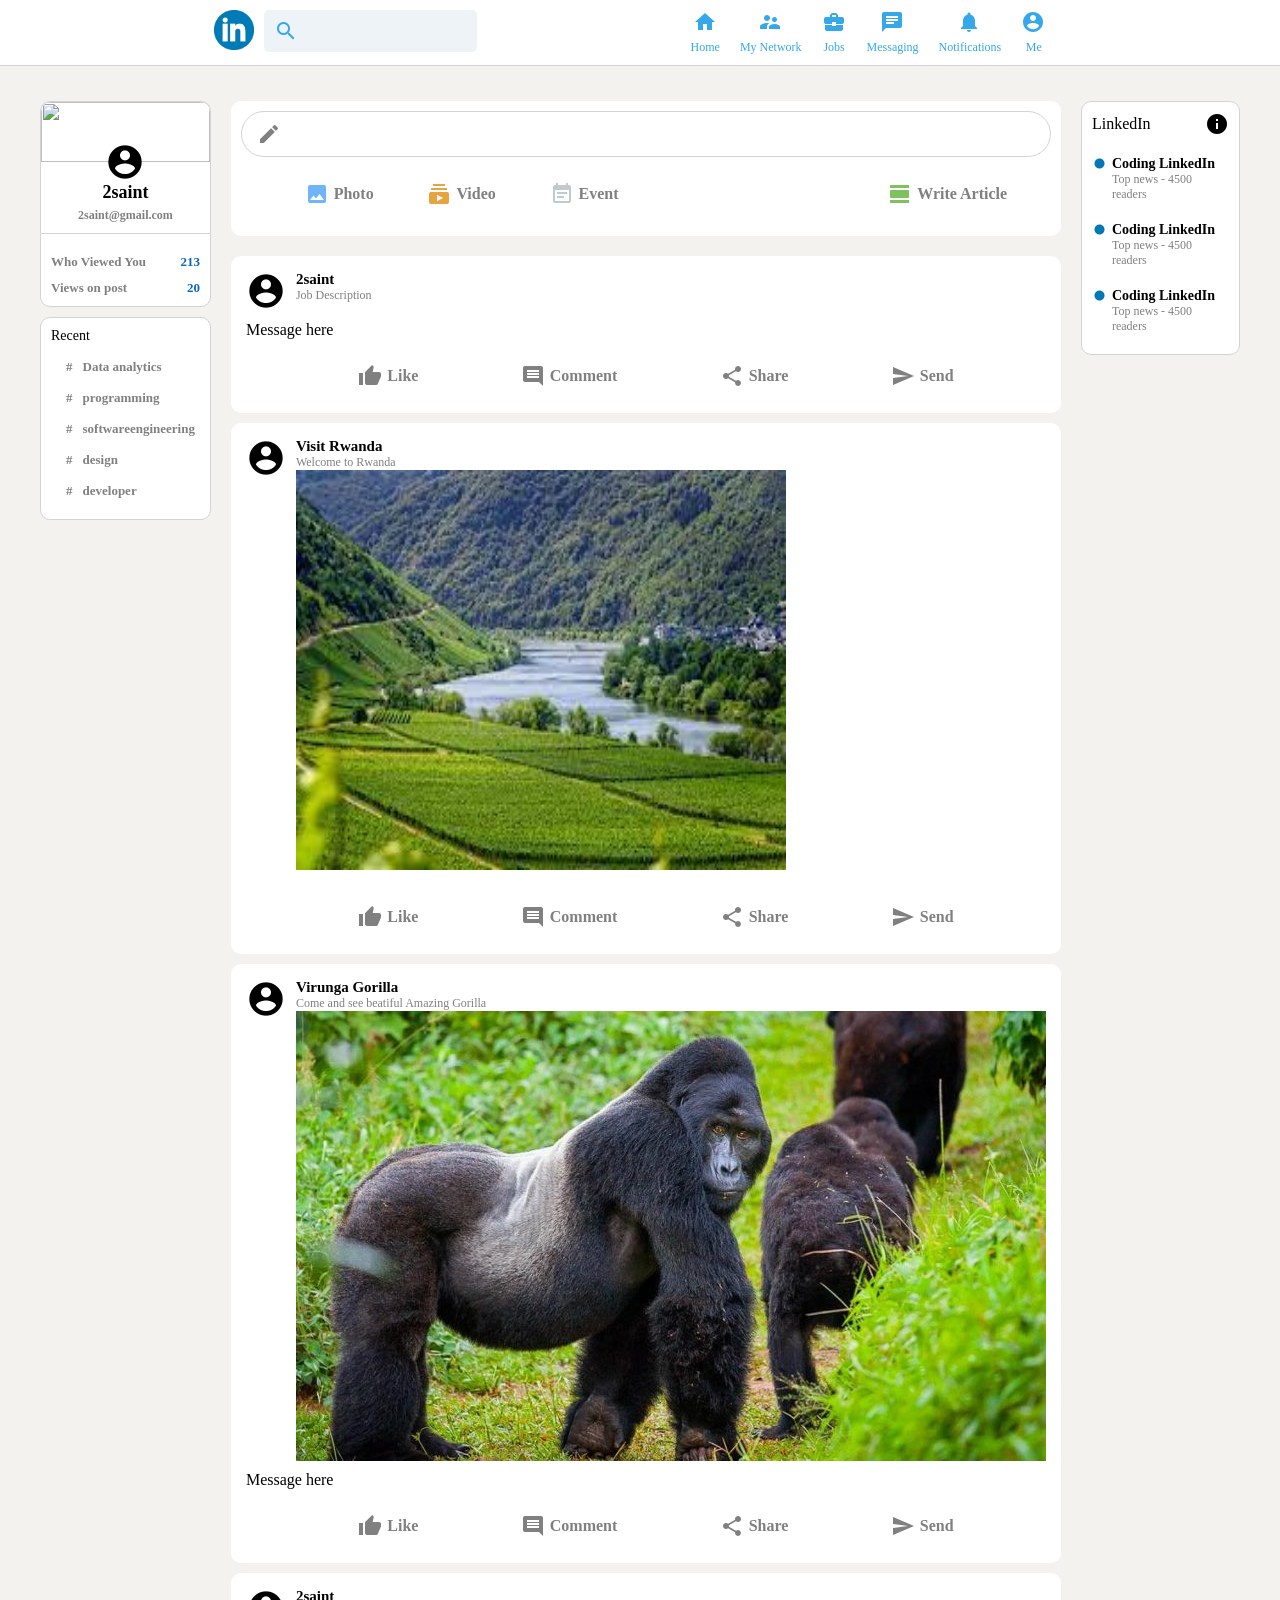
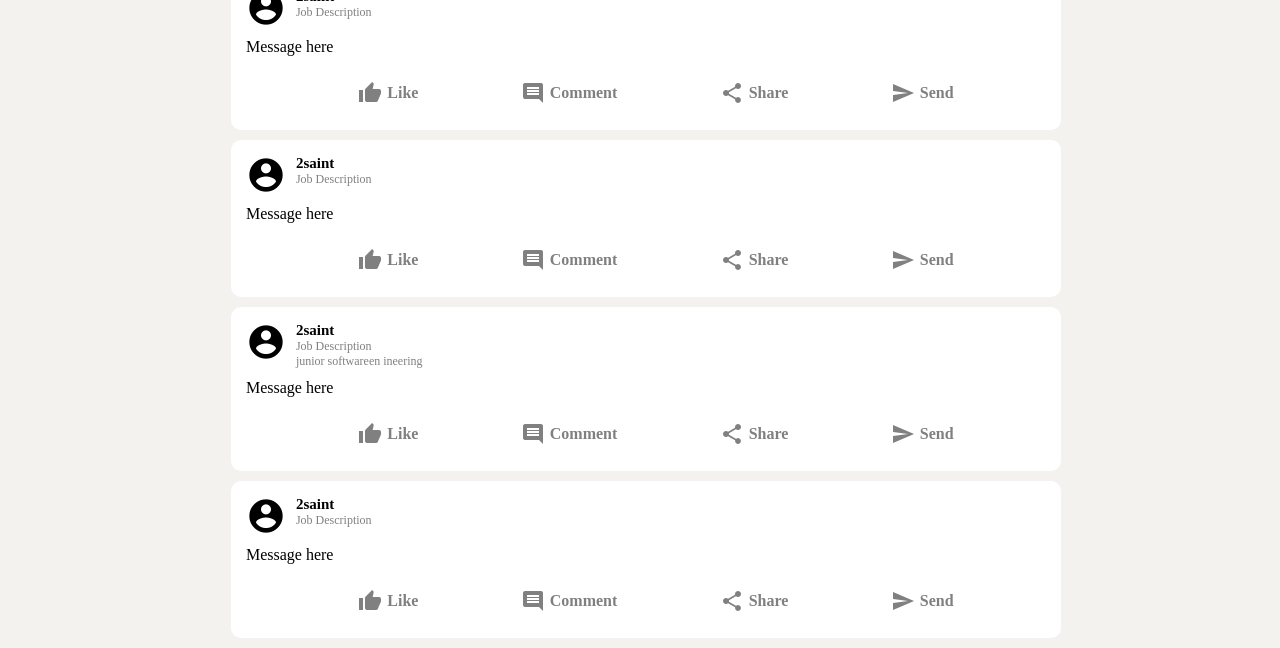
==== index.html @ 147358b2 "u" ====
<html lang="en">
  <head>
    <meta charset="UTF-8" />
    <meta http-equiv="X-UA-Compatible" content="IE=edge" />
    <meta name="viewport" content="width=device-width, initial-scale=1.0" />

    <!-- Google Icons -->
    <link href="https://fonts.googleapis.com/icon?family=Material+Icons" rel="stylesheet" />
    <link rel="stylesheet" href="linkedin.css" />
    <title>LinkedIn home page</title>
  </head>
  <body>
    <!-- Header Starts -->
    <div class="header">
      <div class="header__left">
        <img src="/image/download.png" alt="" />
        <div class="header__search">
          <i class="material-icons"> search </i>
          <input type="text" />
        </div>
      </div>

      <div class="header__right">
        <div class="headerOption">
          <i class="material-icons headerOption__icon"> home </i>
          <h3>Home</h3>
        </div>
        <div class="headerOption">
          <i class="material-icons headerOption__icon"> supervisor_account </i>
          <h3>My Network</h3>
        </div>
        <div class="headerOption">
          <i class="material-icons headerOption__icon"> business_center </i>
          <h3>Jobs</h3>
        </div>
        <div class="headerOption">
          <i class="material-icons headerOption__icon"> chat </i>
          <h3>Messaging</h3>
        </div>
        <div class="headerOption">
          <i class="material-icons headerOption__icon"> notifications </i>
          <h3>Notifications</h3>
        </div>
        <div class="headerOption">
          <i class="material-icons headerOption__icon"> account_circle </i>
          <h3>Me</h3>
        </div>
      </div>
    </div>
    <!-- Header Ends -->

    <!-- Main Body Starts -->
    <div class="body__main">
      <!-- Sidebar Starts -->
      <div class="sidebar">
        <div class="sidebar__top">
          <img src="https://images.unsplash.com/photo-1579546929518-9e396f3cc809?crop=entropy&cs=tinysrgb&fit=max&fm=jpg&ixid=MXwxMjA3fDB8MXxhbGx8fHx8fHx8fA&ixlib=rb-1.2.1&q=80&w=1080" alt="" />
          <i class="material-icons sidebar__topAvatar"> account_circle </i>
          <h2>2saint</h2>
          <h4>2saint@gmail.com</h4>
        </div>

        <div class="sidebar__stats">
          <div class="sidebar__stat">
            <p>Who Viewed You</p>
            <p class="sidebar__statNumber">213</p>
          </div>
          <div class="sidebar__stat">
            <p>Views on post</p>
            <p class="sidebar__statNumber">20</p>
          </div>
        </div>

        <div class="sidebar__bottom">
          <p>Recent</p>
          <div class="sidebar__recentItem">
            <span class="sidebar__hash">#</span>
            <p>Data analytics</p>
          </div>
          <div class="sidebar__recentItem">
            <span class="sidebar__hash">#</span>
            <p>programming</p>
          </div>
          <div class="sidebar__recentItem">
            <span class="sidebar__hash">#</span>
            <p>softwareengineering</p>
          </div>
          <div class="sidebar__recentItem">
            <span class="sidebar__hash">#</span>
            <p>design</p>
          </div>
          <div class="sidebar__recentItem">
            <span class="sidebar__hash">#</span>
            <p>developer</p>
          </div>
        </div>
      </div>
      <!-- Sidebar Ends -->

      <!-- Feed Starts -->
      <div class="feed">
        <div class="feed__inputContainer">
          <div class="feed__input">
            <i class="material-icons"> create </i>
            <form>
              <input type="text" />
              <button type="submit">Send</button>
            </form>
          </div>

          <div class="feed__inputOptions">
            <div class="inputOption">
              <i style="color: #70b5f9" class="material-icons"> insert_photo </i>
              <h4>Photo</h4>
            </div>
            <div class="inputOption">
              <i style="color: #e7a33e" class="material-icons"> subscriptions </i>
              <h4>Video</h4>
            </div>
            <div class="inputOption">
              <i style="color: #c0cbcd" class="material-icons"> event_note </i>
              <h4>Event</h4>
            </div>
            <div class="inputOption">
              <i style="color: #7fc15e" class="material-icons"> calendar_view_day </i>
              <h4>Write Article</h4>
            </div>
          </div>
        </div>

        <!-- Post Starts -->
        <div class="post">
          <div class="post__header">
            <i class="material-icons sidebar__topAvatar"> account_circle </i>
            <div class="post__info">
              <h2>2saint</h2>
              <p>Job Description</p>
            </div>
          </div>

          <div class="post__body">
            <p>Message here</p>
          </div>

          <div class="feed__inputOptions">
            <div class="inputOption">
              <i style="color: gray" class="material-icons"> thumb_up </i>
              <h4>Like</h4>
            </div>
            <div class="inputOption">
              <i style="color: gray" class="material-icons"> comment </i>
              <h4>Comment</h4>
            </div>
            <div class="inputOption">
              <i style="color: gray" class="material-icons"> share </i>
              <h4>Share</h4>
            </div>
            <div class="inputOption">
              <i style="color: gray" class="material-icons"> send </i>
              <h4>Send</h4>
            </div>
          </div>
        </div>
        <!-- Post Ends -->

        <!-- Post Starts -->
        <div class="post">
          <div class="post__header">
            <i class="material-icons sidebar__topAvatar"> account_circle </i>
            <div class="post__info">
              <h2><b>Visit Rwanda</b></h2>
              <p>Welcome to Rwanda</p>
              <image src="image/download.jpg" style="height: 400px;width: 490px;"></image>
            </div>
          </div>

          <div class="post__body">

          </div>

          <div class="feed__inputOptions">
            <div class="inputOption">
              <i style="color: gray" class="material-icons"> thumb_up </i>
              <h4>Like</h4>
            </div>
            <div class="inputOption">
              <i style="color: gray" class="material-icons"> comment </i>
              <h4>Comment</h4>
            </div>
            <div class="inputOption">
              <i style="color: gray" class="material-icons"> share </i>
              <h4>Share</h4>
            </div>
            <div class="inputOption">
              <i style="color: gray" class="material-icons"> send </i>
              <h4>Send</h4>
            </div>
          </div>
        </div>
        <!-- Post Ends -->

        <!-- Post Starts -->
        <div class="post">
          <div class="post__header">
            <i class="material-icons sidebar__topAvatar"> account_circle </i>
            <div class="post__info">
              <h2>Virunga Gorilla</h2>
              <p>Come and see beatiful Amazing Gorilla
              </p>
              <image src="/image/gtvnp-750x450.jpg"></image>
            </div>
          </div>

          <div class="post__body">
            <p>Message here</p>
          </div>

          <div class="feed__inputOptions">
            <div class="inputOption">
              <i style="color: gray" class="material-icons"> thumb_up </i>
              <h4>Like</h4>
            </div>
            <div class="inputOption">
              <i style="color: gray" class="material-icons"> comment </i>
              <h4>Comment</h4>
            </div>
            <div class="inputOption">
              <i style="color: gray" class="material-icons"> share </i>
              <h4>Share</h4>
            </div>
            <div class="inputOption">
              <i style="color: gray" class="material-icons"> send </i>
              <h4>Send</h4>
            </div>
          </div>
        </div>
        <!-- Post Ends -->

        <!-- Post Starts -->
        <div class="post">
          <div class="post__header">
            <i class="material-icons sidebar__topAvatar"> account_circle </i>
            <div class="post__info">
              <h2>2saint</h2>
              <p>Job Description</p>
            </div>
          </div>

          <div class="post__body">
            <p>Message here</p>
          </div>

          <div class="feed__inputOptions">
            <div class="inputOption">
              <i style="color: gray" class="material-icons"> thumb_up </i>
              <h4>Like</h4>
            </div>
            <div class="inputOption">
              <i style="color: gray" class="material-icons"> comment </i>
              <h4>Comment</h4>
            </div>
            <div class="inputOption">
              <i style="color: gray" class="material-icons"> share </i>
              <h4>Share</h4>
            </div>
            <div class="inputOption">
              <i style="color: gray" class="material-icons"> send </i>
              <h4>Send</h4>
            </div>
          </div>
        </div>
        <!-- Post Ends -->

        <!-- Post Starts -->
        <div class="post">
          <div class="post__header">
            <i class="material-icons sidebar__topAvatar"> account_circle </i>
            <div class="post__info">
              <h2>2saint</h2>
              <p>Job Description</p>
            </div>
          </div>

          <div class="post__body">
            <p>Message here</p>
          </div>

          <div class="feed__inputOptions">
            <div class="inputOption">
              <i style="color: gray" class="material-icons"> thumb_up </i>
              <h4>Like</h4>
            </div>
            <div class="inputOption">
              <i style="color: gray" class="material-icons"> comment </i>
              <h4>Comment</h4>
            </div>
            <div class="inputOption">
              <i style="color: gray" class="material-icons"> share </i>
              <h4>Share</h4>
            </div>
            <div class="inputOption">
              <i style="color: gray" class="material-icons"> send </i>
              <h4>Send</h4>
            </div>
          </div>
        </div>
        <!-- Post Ends -->

        <!-- Post Starts -->
        <div class="post">
          <div class="post__header">
            <i class="material-icons sidebar__topAvatar"> account_circle </i>
            <div class="post__info">
              <h2>2saint</h2>
              <p>Job Description</p>
              <p>junior softwareen ineering</p>
            </div>
          </div>

          <div class="post__body">
            <p>Message here</p>
          </div>

          <div class="feed__inputOptions">
            <div class="inputOption">
              <i style="color: gray" class="material-icons"> thumb_up </i>
              <h4>Like</h4>
            </div>
            <div class="inputOption">
              <i style="color: gray" class="material-icons"> comment </i>
              <h4>Comment</h4>
            </div>
            <div class="inputOption">
              <i style="color: gray" class="material-icons"> share </i>
              <h4>Share</h4>
            </div>
            <div class="inputOption">
              <i style="color: gray" class="material-icons"> send </i>
              <h4>Send</h4>
            </div>
          </div>
        </div>
        <!-- Post Ends -->

        <!-- Post Starts -->
        <div class="post">
          <div class="post__header">
            <i class="material-icons sidebar__topAvatar"> account_circle </i>
            <div class="post__info">
              <h2>2saint</h2>
              <p>Job Description</p>
            </div>
          </div>

          <div class="post__body">
            <p>Message here</p>
          </div>

          <div class="feed__inputOptions">
            <div class="inputOption">
              <i style="color: gray" class="material-icons"> thumb_up </i>
              <h4>Like</h4>
            </div>
            <div class="inputOption">
              <i style="color: gray" class="material-icons"> comment </i>
              <h4>Comment</h4>
            </div>
            <div class="inputOption">
              <i style="color: gray" class="material-icons"> share </i>
              <h4>Share</h4>
            </div>
            <div class="inputOption">
              <i style="color: gray" class="material-icons"> send </i>
              <h4>Send</h4>
            </div>
          </div>
        </div>
        <!-- Post Ends -->
      </div>
      <!-- Feed Ends -->

      <!-- Widgets Starts -->
      <div class="widgets">
        <div class="widgets__header">
          <h2>LinkedIn </h2>
          <i class="material-icons"> info </i>
        </div>
        <div class="widgets__article">
          <div class="widgets__articleLeft">
            <i class="material-icons"> fiber_manual_record </i>
          </div>
          <div class="widgets__articleRight">
            <h4>Coding LinkedIn </h4>
            <p>Top news - 4500 readers</p>
          </div>
        </div>

        <div class="widgets__article">
          <div class="widgets__articleLeft">
            <i class="material-icons"> fiber_manual_record </i>
          </div>
          <div class="widgets__articleRight">
            <h4>Coding LinkedIn </h4>
            <p>Top news - 4500 readers</p>
          </div>
        </div>

        <div class="widgets__article">
          <div class="widgets__articleLeft">
            <i class="material-icons"> fiber_manual_record </i>
          </div>
          <div class="widgets__articleRight">
            <h4>Coding LinkedIn </h4>
            <p>Top news - 4500 readers</p>
          </div>
        </div>
      </div>

      <!-- Widgets Ends -->
    </div>
    <!-- Main Body Ends -->
  </body>
</html>
---- linkedin.css ----
* {
  margin: 0;
  padding: 0;
}

body {
  background-color: #f3f2ef;
  display: flex;
  flex-direction: column;
  align-items: center;
}

.header__left img {
  object-fit: contain;
  height: 40px;
  margin-right: 10px;
}

.header {
  width: 100%;
  display: flex;
  position: sticky;
  top: 0;
  z-index: 999;
  justify-content: space-evenly;
  border-bottom: 0.1px solid lightgray;
  padding-top: 10px;
  padding-bottom: 10px;
  width: 100%;
  background-color: white;
}

.header__left {
  display: flex;
}

.header__right {
  display: flex;
}

.header__search {
  padding: 10px;
  display: flex;
  align-items: center;
  border-radius: 5px;
  height: 22px;
  color:#34a8eb;
  background-color: #eef3f8;
}

.header__search > input {
  outline: none;
  border: none;
  background: none;
}

.headerOption {
  display: flex;
  flex-direction: column;
  align-items: center;
  margin-right: 20px;
  color:#34a8eb;
  cursor: pointer;
}

.headerOption:hover {
  color: black;
}

.headerOption h3 {
  font-size: 12px;
  margin-top: 10px;
  font-weight: 400;
}

.headerOption__icon {
  margin-right: 5px;
  height: 20px;
  width: 20px;
}

/* Main Body */
.body__main {
    border-radius: none;
    display: flex;
    margin-top: 35px;
    max-width: 1200px;
    margin-left: 20px;
    margin-right: 20px;
    -webkit-border-radius: none;
    -moz-border-radius: none;
    -ms-border-radius: none;
    -o-border-radius: none;
}
/* Sidebar */
.sidebar {
  position: sticky;
  top: 80px;
  flex: 0.2;
  border-radius: 10px;
  text-align: center;
  height: fit-content;
}

.sidebar__top > img {
  margin-bottom: -20px;
  width: 100%;
  height: 60px;
  border-top-left-radius: 10px;
  border-top-right-radius: 10px;
  object-fit: cover;
}

.sidebar__top {
  display: flex;
  flex-direction: column;
  align-items: center;
  border: 1px solid lightgray;
  border-bottom: 0;
  border-top-left-radius: 10px;
  border-top-right-radius: 10px;
  background-color: white;
  padding-bottom: 10px;
}

.sidebar__topAvatar {
  font-size: 40px;
}

.sidebar__stats {
  padding: 10px;
  margin-bottom: 10px;
  border: 1px solid lightgray;
  background-color: white;
  border-bottom-left-radius: 10px;
  border-bottom-right-radius: 10px;
}

.sidebar__stat {
  margin-top: 10px;
  display: flex;
  justify-content: space-between;
}

.sidebar__stat > p {
  color: gray;
  font-size: 13px;
  font-weight: 600;
}

.sidebar__statNumber {
  font-weight: bold;
  color: #0a66c2 !important;
}

.sidebar__top > h4 {
  color: gray;
  font-size: 12px;
  margin-top: 5px;
}

.sidebar__top > h2 {
  font-size: 18px;
}

.sidebar__bottom {
  text-align: left;
  padding: 10px;
  border: 1px solid lightgray;
  background-color: white;
  border-radius: 10px;
  margin-top: 10px;
}

.sidebar__recentItem {
  display: flex;
  font-size: 13px;
  color: gray;
  font-weight: bolder;
  cursor: pointer;
  margin-bottom: 5px;
  padding: 5px;
}

.sidebar__recentItem:hover {
  background-color: whitesmoke;
  border-radius: 10px;
  cursor: pointer;
  color: black;
}

.sidebar__hash {
  margin-right: 10px;
  margin-left: 10px;
}

.sidebar__bottom > p {
  font-size: 14px;
  padding-bottom: 10px;
}

/* Feed */
.feed {
  flex: 0.6;
  margin: 0 20px;
}

.feed__inputContainer {
  background-color: white;
  padding: 10px;
  padding-bottom: 20px;
  border-radius: 10px;
  margin-bottom: 20px;
}

.feed__input {
  border: 1px solid lightgray;
  border-radius: 30px;
  display: flex;
  padding: 10px;
  color: gray;
  padding-left: 15px;
}

.feed__input > form {
  display: flex;
  width: 100%;
}

.feed__input > form > input {
  border: none;
  flex: 1;
  margin-left: 10px;
  outline-width: 0;
  font-weight: 600;
}

.feed__input > form > button {
  display: none;
}

.feed__inputOptions {
  display: flex;
  justify-content: space-evenly;
  padding-left: 20px;
}

.inputOption {
  display: flex;
  align-items: center;
  margin-top: 15px;
  color: gray;
  padding: 10px;
  cursor: pointer;
}

.inputOption:hover {
  background-color: whitesmoke;
  border-radius: 10px;
}

.inputOption > h4 {
  margin-left: 5px;
}

/* Post */
.post {
  background-color: white;
  padding: 15px;
  margin-bottom: 10px;
  border-radius: 10px;
}

.post__header {
  display: flex;
  margin-bottom: 10px;
}

.post__info {
  margin-left: 10px;
}

.post__info > p {
  font-size: 12px;
  color: gray;
}

.post__info > h2 {
  font-size: 15px;
}

/* widgets */
.widgets {
  position: sticky;
  top: 80px;
  flex: 0.2;
  background-color: white;
  border-radius: 10px;
  border: 1px solid lightgray;
  height: fit-content;
  padding-bottom: 10px;
}

.widgets__header {
  display: flex;
  align-items: center;
  justify-content: space-between;
  padding: 10px;
}

.widgets__header > h2 {
  font-size: 16px;
  font-weight: 400;
}

.widgets__article {
  display: flex;
  padding: 10px;
  cursor: pointer;
}

.widgets__article:hover {
  background-color: whitesmoke;
}

.widgets__articleLeft {
  color: #0177b7;
  margin-right: 5px;
}

.widgets__articleLeft .material-icons {
  font-size: 15px;
}

.widgets__articleRight {
  flex: 1;
}

.widgets__articleRight > h4 {
  font-size: 14px;
}

.widgets__articleRight > p {
  font-size: 12px;
  color: gray;
}
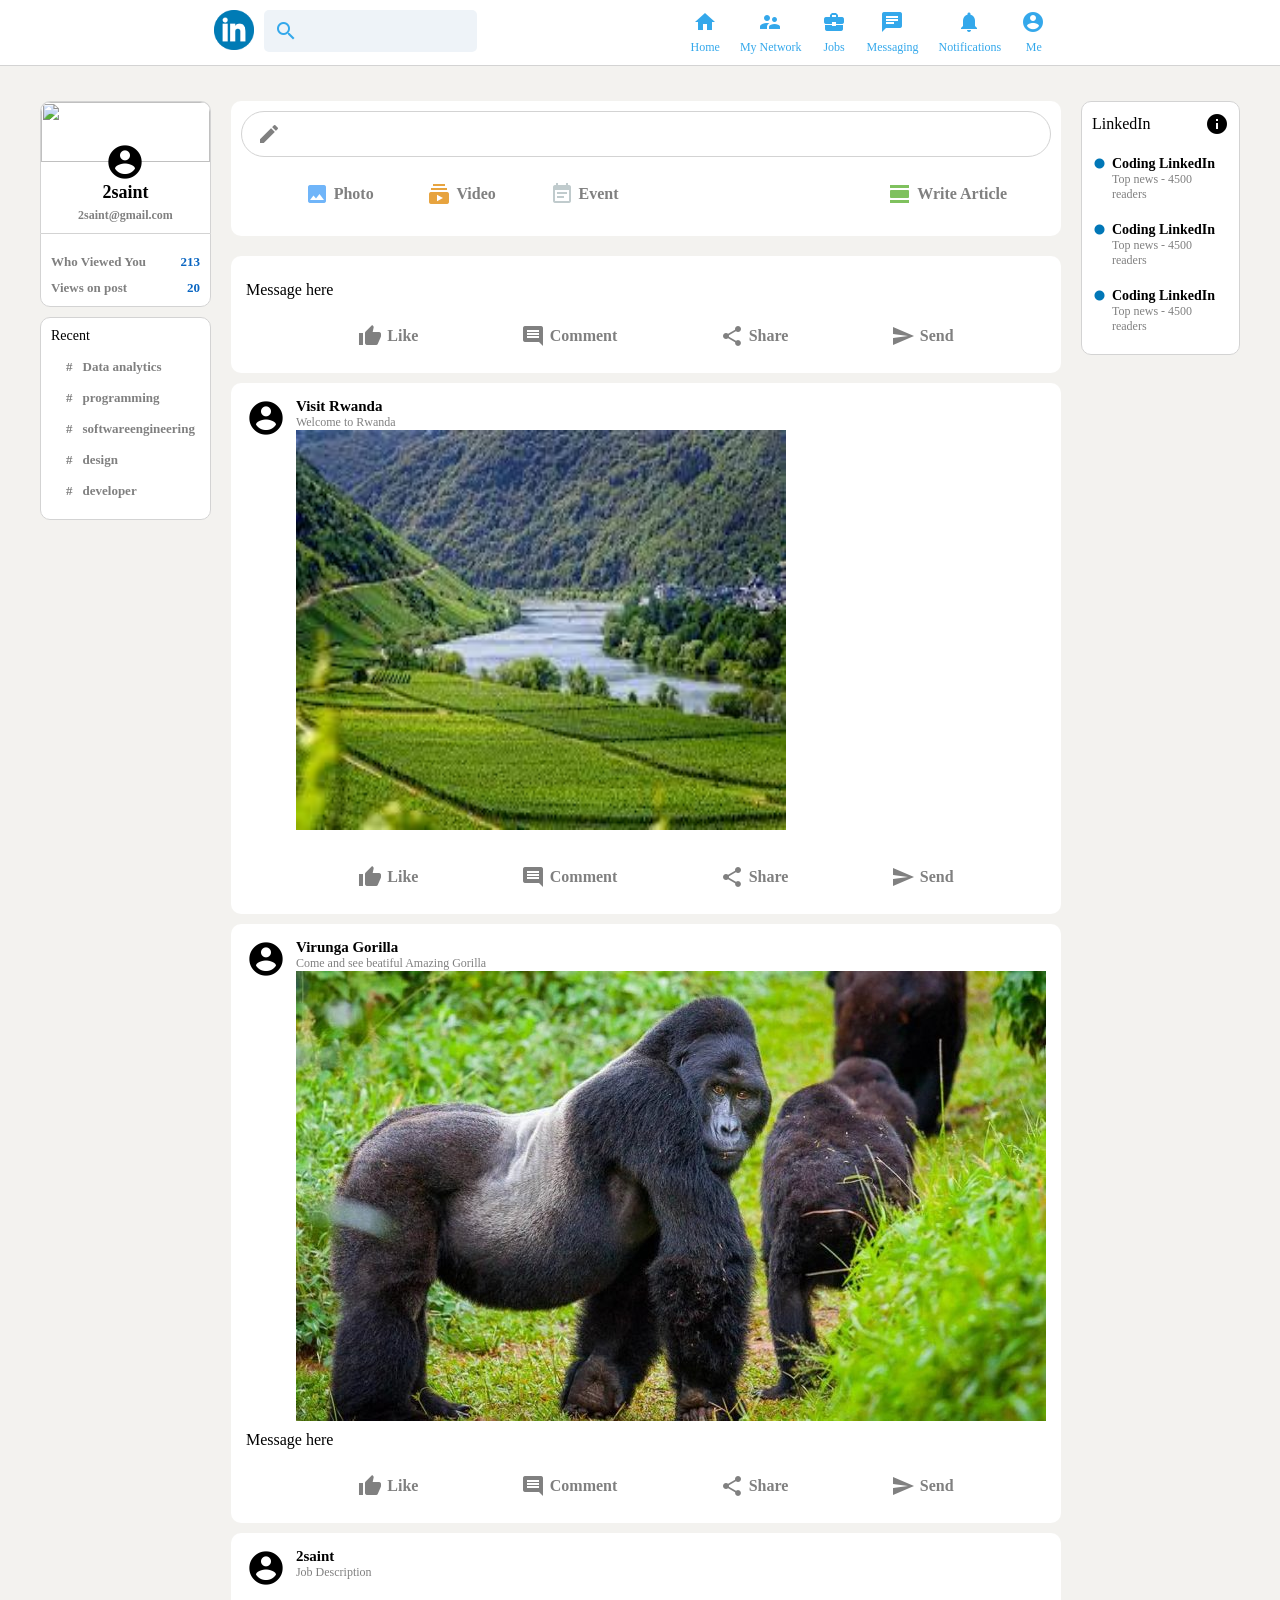
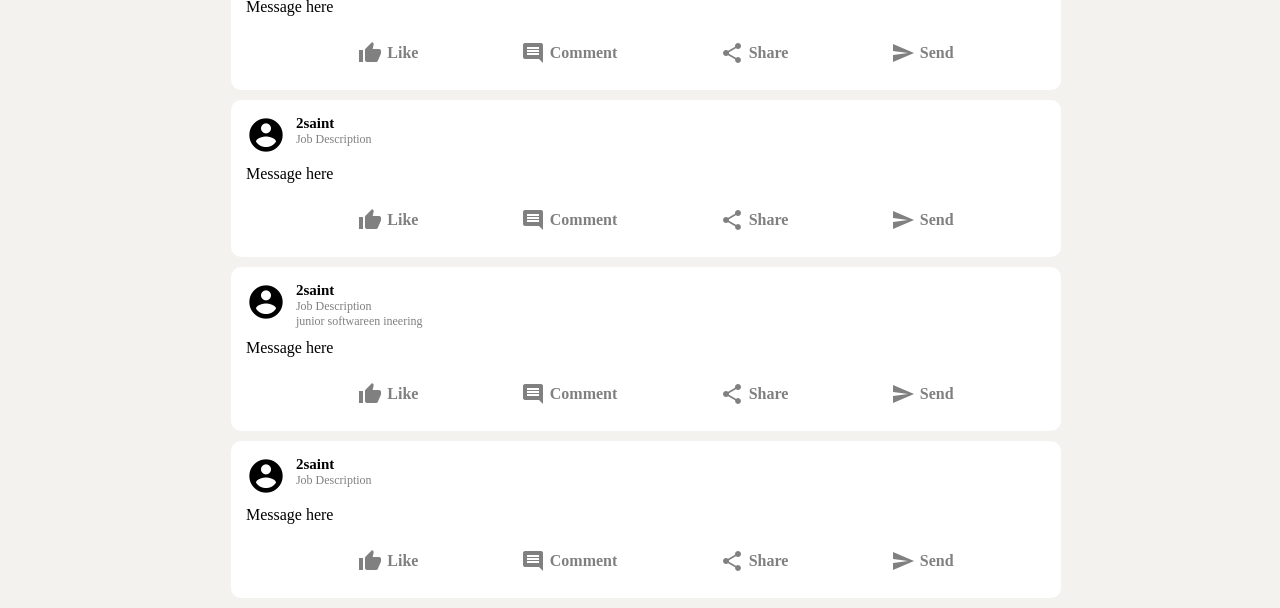
==== commit 1908850e: "Update index.html" ====
--- a/index.html
+++ b/index.html
@@ -131,10 +131,10 @@
         <!-- Post Starts -->
         <div class="post">
           <div class="post__header">
-            <i class="material-icons sidebar__topAvatar"> account_circle </i>
-            <div class="post__info">
-              <h2>2saint</h2>
-              <p>Job Description</p>
+            <i class="material-icons sidebar__topAvatar"> </i>
+            <div class="post__info">
+              <h2></h2>
+              <p></p>
             </div>
           </div>
 
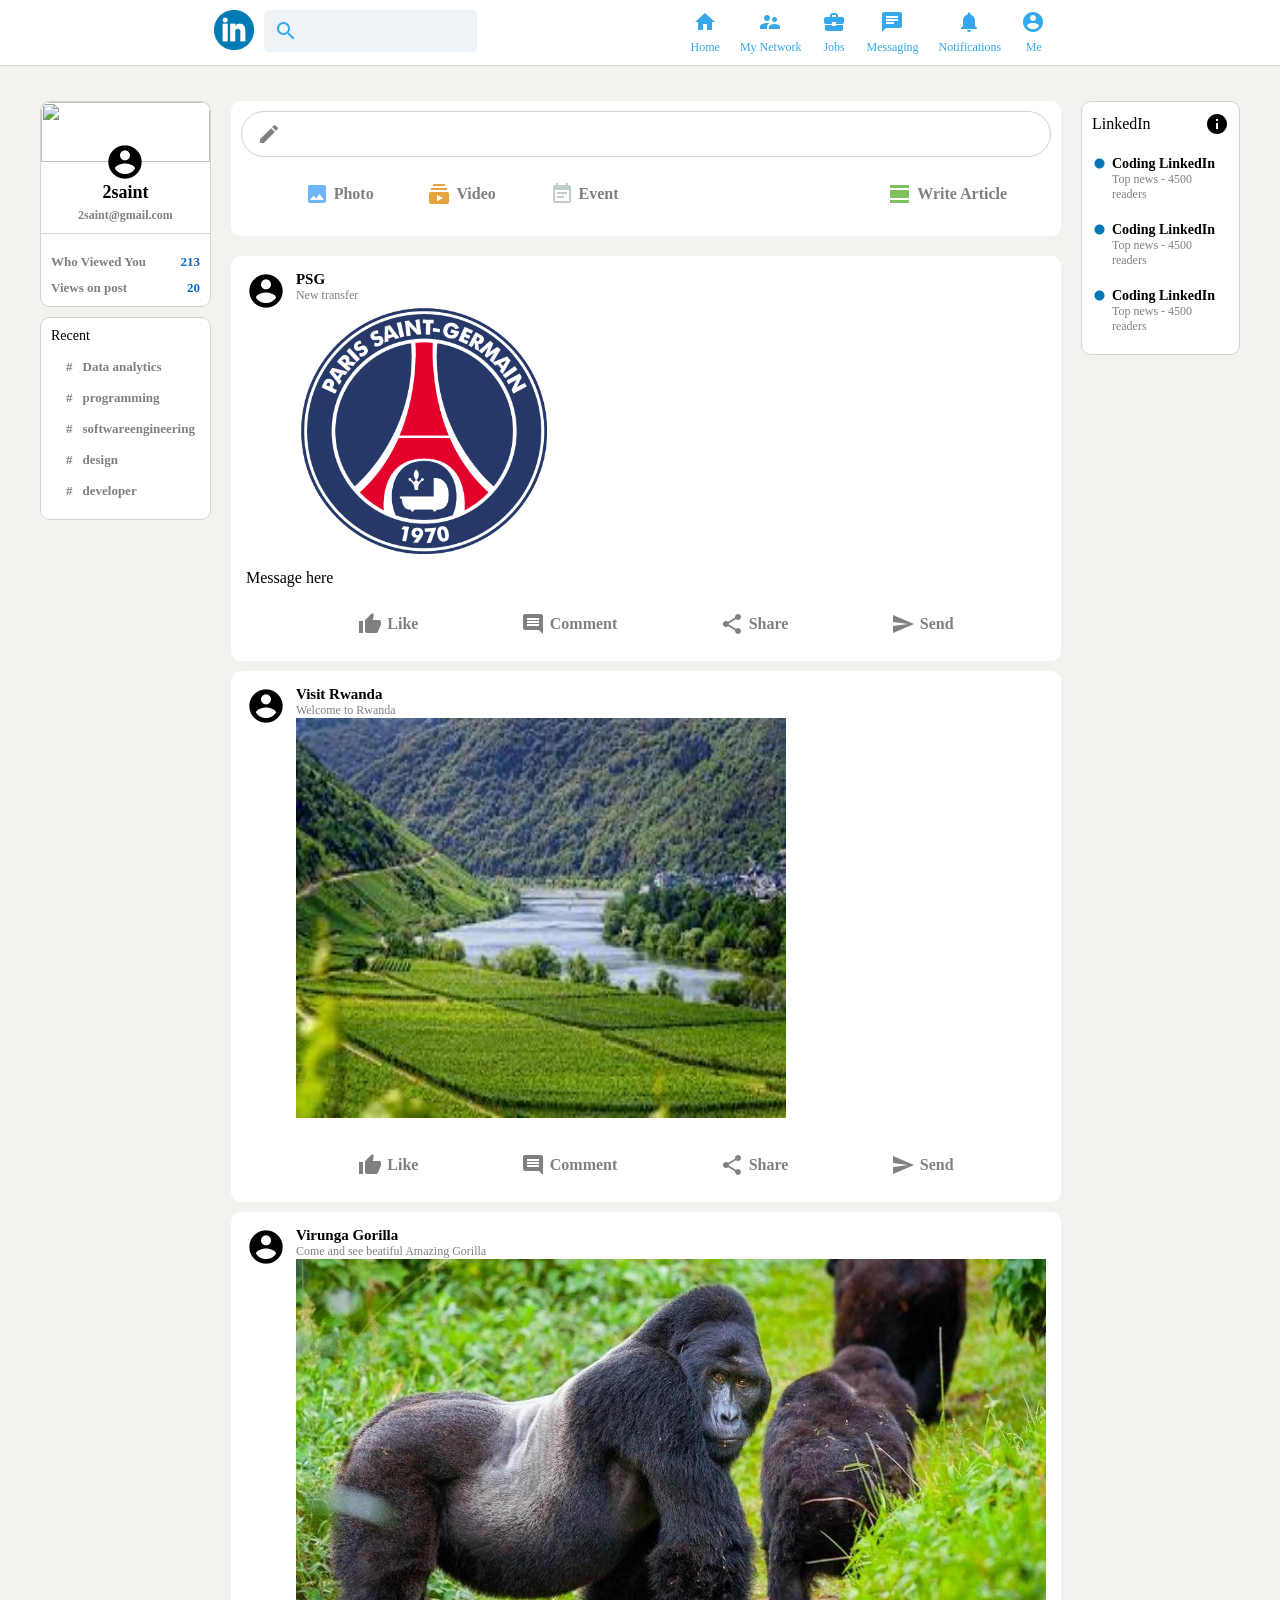
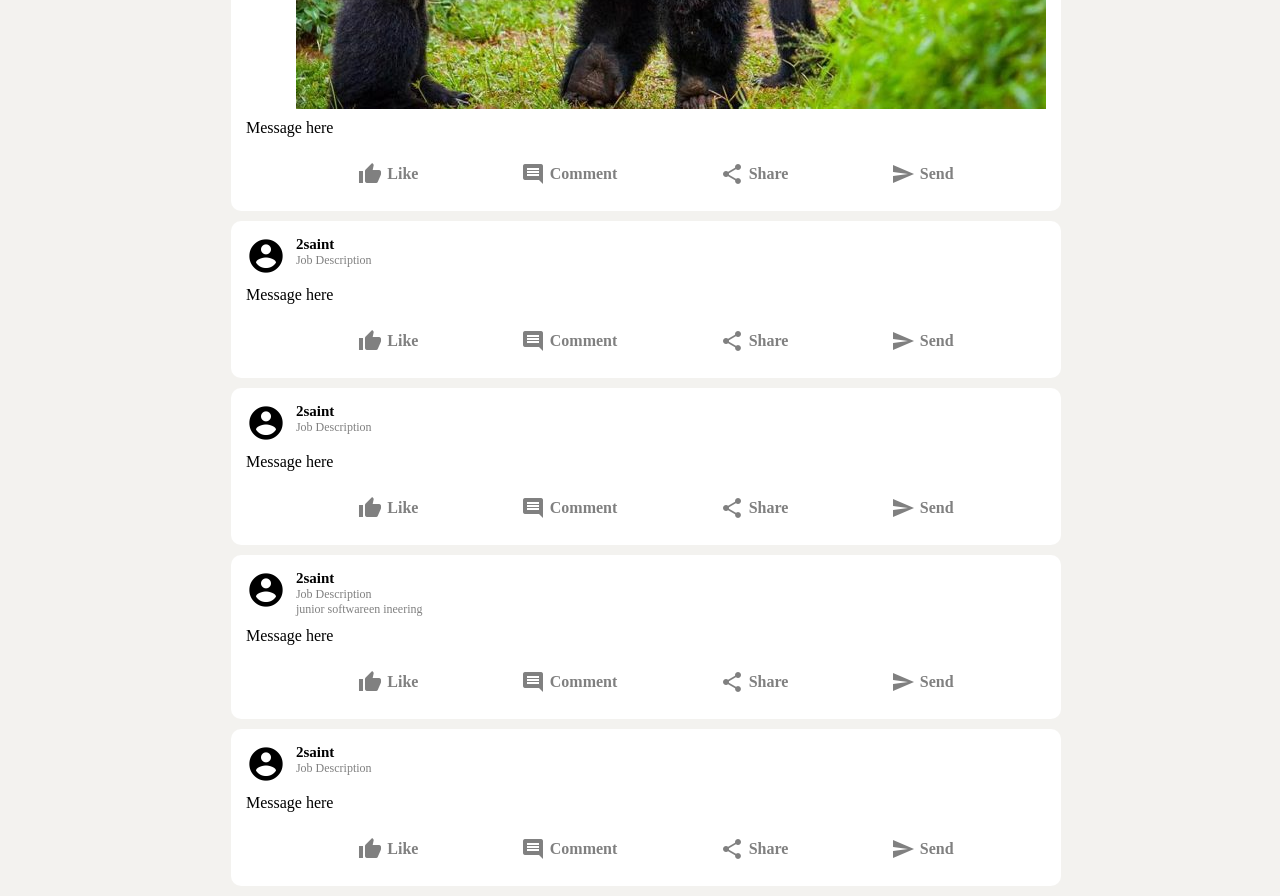
==== commit 6a3c6567: "up" ====
--- a/index.html
+++ b/index.html
@@ -131,10 +131,11 @@
         <!-- Post Starts -->
         <div class="post">
           <div class="post__header">
-            <i class="material-icons sidebar__topAvatar"> </i>
-            <div class="post__info">
-              <h2></h2>
-              <p></p>
+            <i class="material-icons sidebar__topAvatar"> account_circle </i>
+            <div class="post__info">
+              <h2>PSG</h2>
+              <p>New transfer</p>
+              <image src="/image/Paris-Saint-Germain-icon.png"></image>
             </div>
           </div>
 
@@ -170,7 +171,7 @@
             <div class="post__info">
               <h2><b>Visit Rwanda</b></h2>
               <p>Welcome to Rwanda</p>
-              <image src="image/download.jpg" style="height: 400px;width: 490px;"></image>
+              <image src="/image/download.jpg" style="height: 400px;width: 490px;"></image>
             </div>
           </div>
 
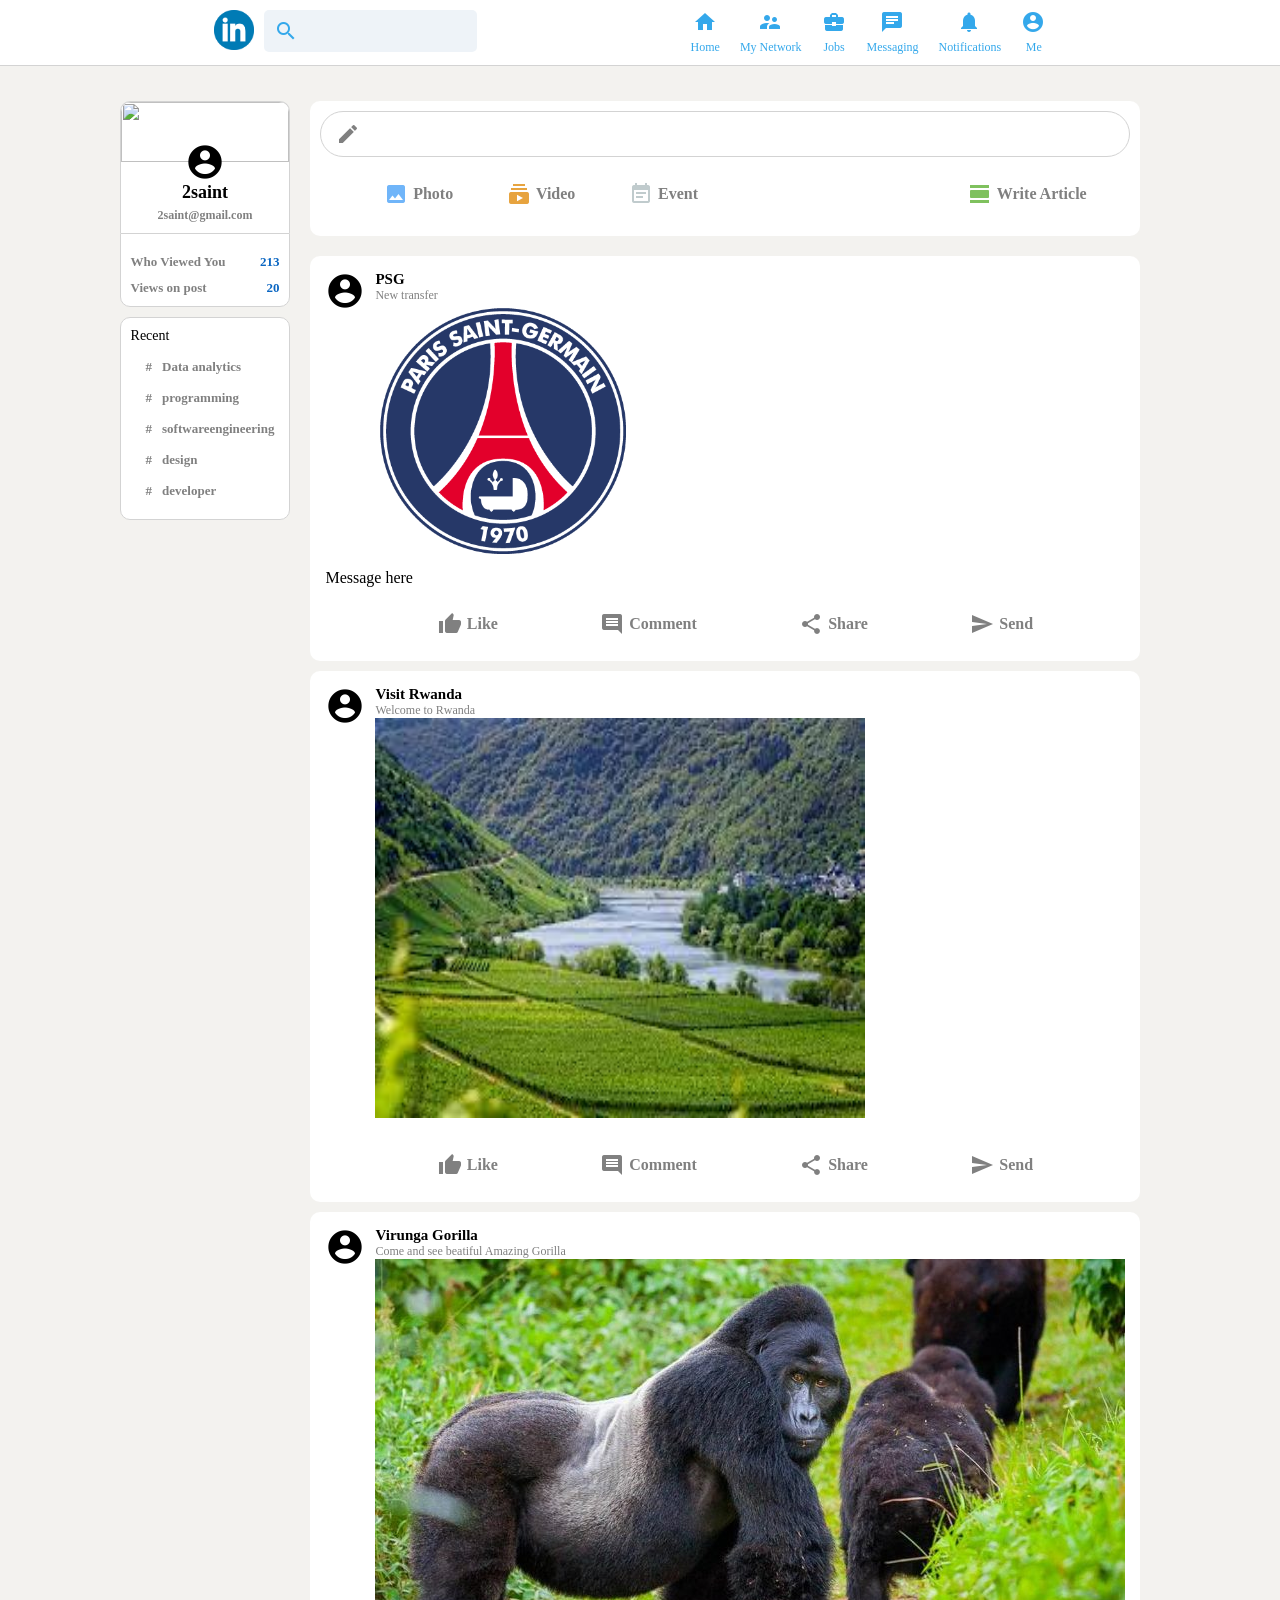
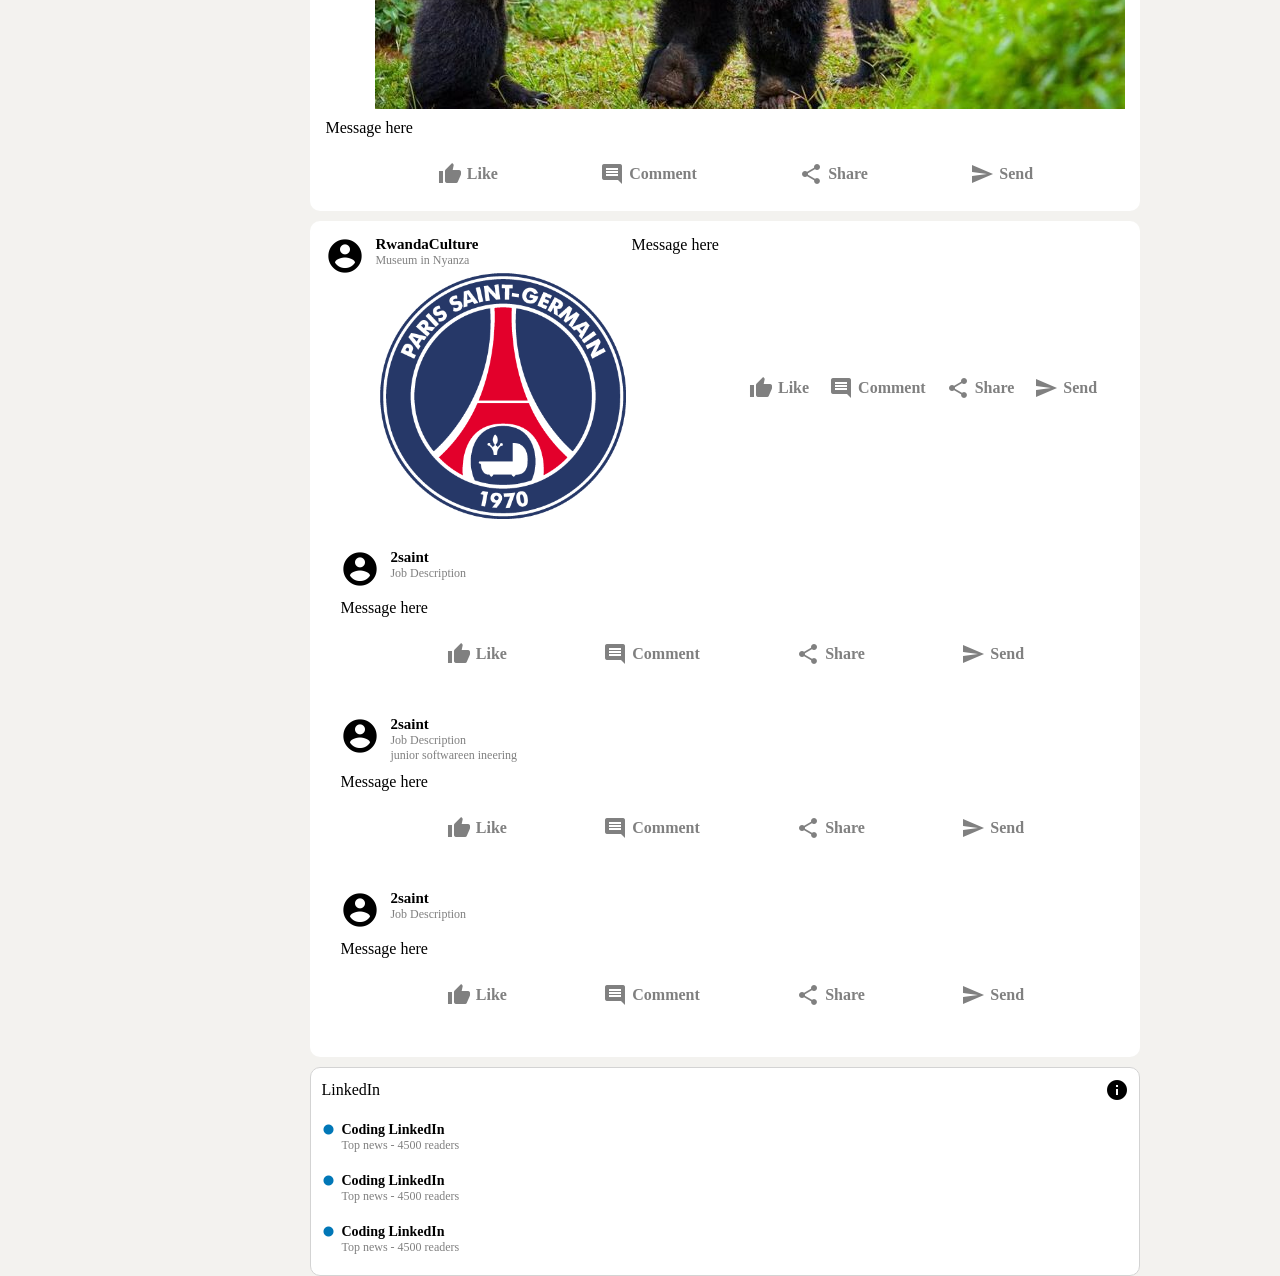
==== commit 7a1c993b: "u" ====
--- a/index.html
+++ b/index.html
@@ -13,7 +13,7 @@
     <!-- Header Starts -->
     <div class="header">
       <div class="header__left">
-        <img src="/image/download.png" alt="" />
+        <img src="image/download.png" alt="" />
         <div class="header__search">
           <i class="material-icons"> search </i>
           <input type="text" />
@@ -135,7 +135,7 @@
             <div class="post__info">
               <h2>PSG</h2>
               <p>New transfer</p>
-              <image src="/image/Paris-Saint-Germain-icon.png"></image>
+              <image src="image/Paris-Saint-Germain-icon.png"></image>
             </div>
           </div>
 
@@ -171,7 +171,7 @@
             <div class="post__info">
               <h2><b>Visit Rwanda</b></h2>
               <p>Welcome to Rwanda</p>
-              <image src="/image/download.jpg" style="height: 400px;width: 490px;"></image>
+              <image src="image/download.jpg" style="height: 400px;width: 490px;"></image>
             </div>
           </div>
 
@@ -208,42 +208,43 @@
               <h2>Virunga Gorilla</h2>
               <p>Come and see beatiful Amazing Gorilla
               </p>
-              <image src="/image/gtvnp-750x450.jpg"></image>
-            </div>
-          </div>
-
-          <div class="post__body">
-            <p>Message here</p>
-          </div>
-
-          <div class="feed__inputOptions">
-            <div class="inputOption">
-              <i style="color: gray" class="material-icons"> thumb_up </i>
-              <h4>Like</h4>
-            </div>
-            <div class="inputOption">
-              <i style="color: gray" class="material-icons"> comment </i>
-              <h4>Comment</h4>
-            </div>
-            <div class="inputOption">
-              <i style="color: gray" class="material-icons"> share </i>
-              <h4>Share</h4>
-            </div>
-            <div class="inputOption">
-              <i style="color: gray" class="material-icons"> send </i>
-              <h4>Send</h4>
-            </div>
-          </div>
-        </div>
-        <!-- Post Ends -->
-
-        <!-- Post Starts -->
-        <div class="post">
-          <div class="post__header">
-            <i class="material-icons sidebar__topAvatar"> account_circle </i>
-            <div class="post__info">
-              <h2>2saint</h2>
-              <p>Job Description</p>
+              <image src="image/gtvnp-750x450.jpg"></image>
+            </div>
+          </div>
+
+          <div class="post__body">
+            <p>Message here</p>
+          </div>
+
+          <div class="feed__inputOptions">
+            <div class="inputOption">
+              <i style="color: gray" class="material-icons"> thumb_up </i>
+              <h4>Like</h4>
+            </div>
+            <div class="inputOption">
+              <i style="color: gray" class="material-icons"> comment </i>
+              <h4>Comment</h4>
+            </div>
+            <div class="inputOption">
+              <i style="color: gray" class="material-icons"> share </i>
+              <h4>Share</h4>
+            </div>
+            <div class="inputOption">
+              <i style="color: gray" class="material-icons"> send </i>
+              <h4>Send</h4>
+            </div>
+          </div>
+        </div>
+        <!-- Post Ends -->
+
+        <!-- Post Starts -->
+        <div class="post">
+          <div class="post__header">
+            <i class="material-icons sidebar__topAvatar"> account_circle </i>
+            <div class="post__info">
+              <h2>RwandaCulture</h2>
+              <p>Museum in Nyanza</p>
+              <image src="image/Paris-Saint-Germain-icon.png"
             </div>
           </div>
 
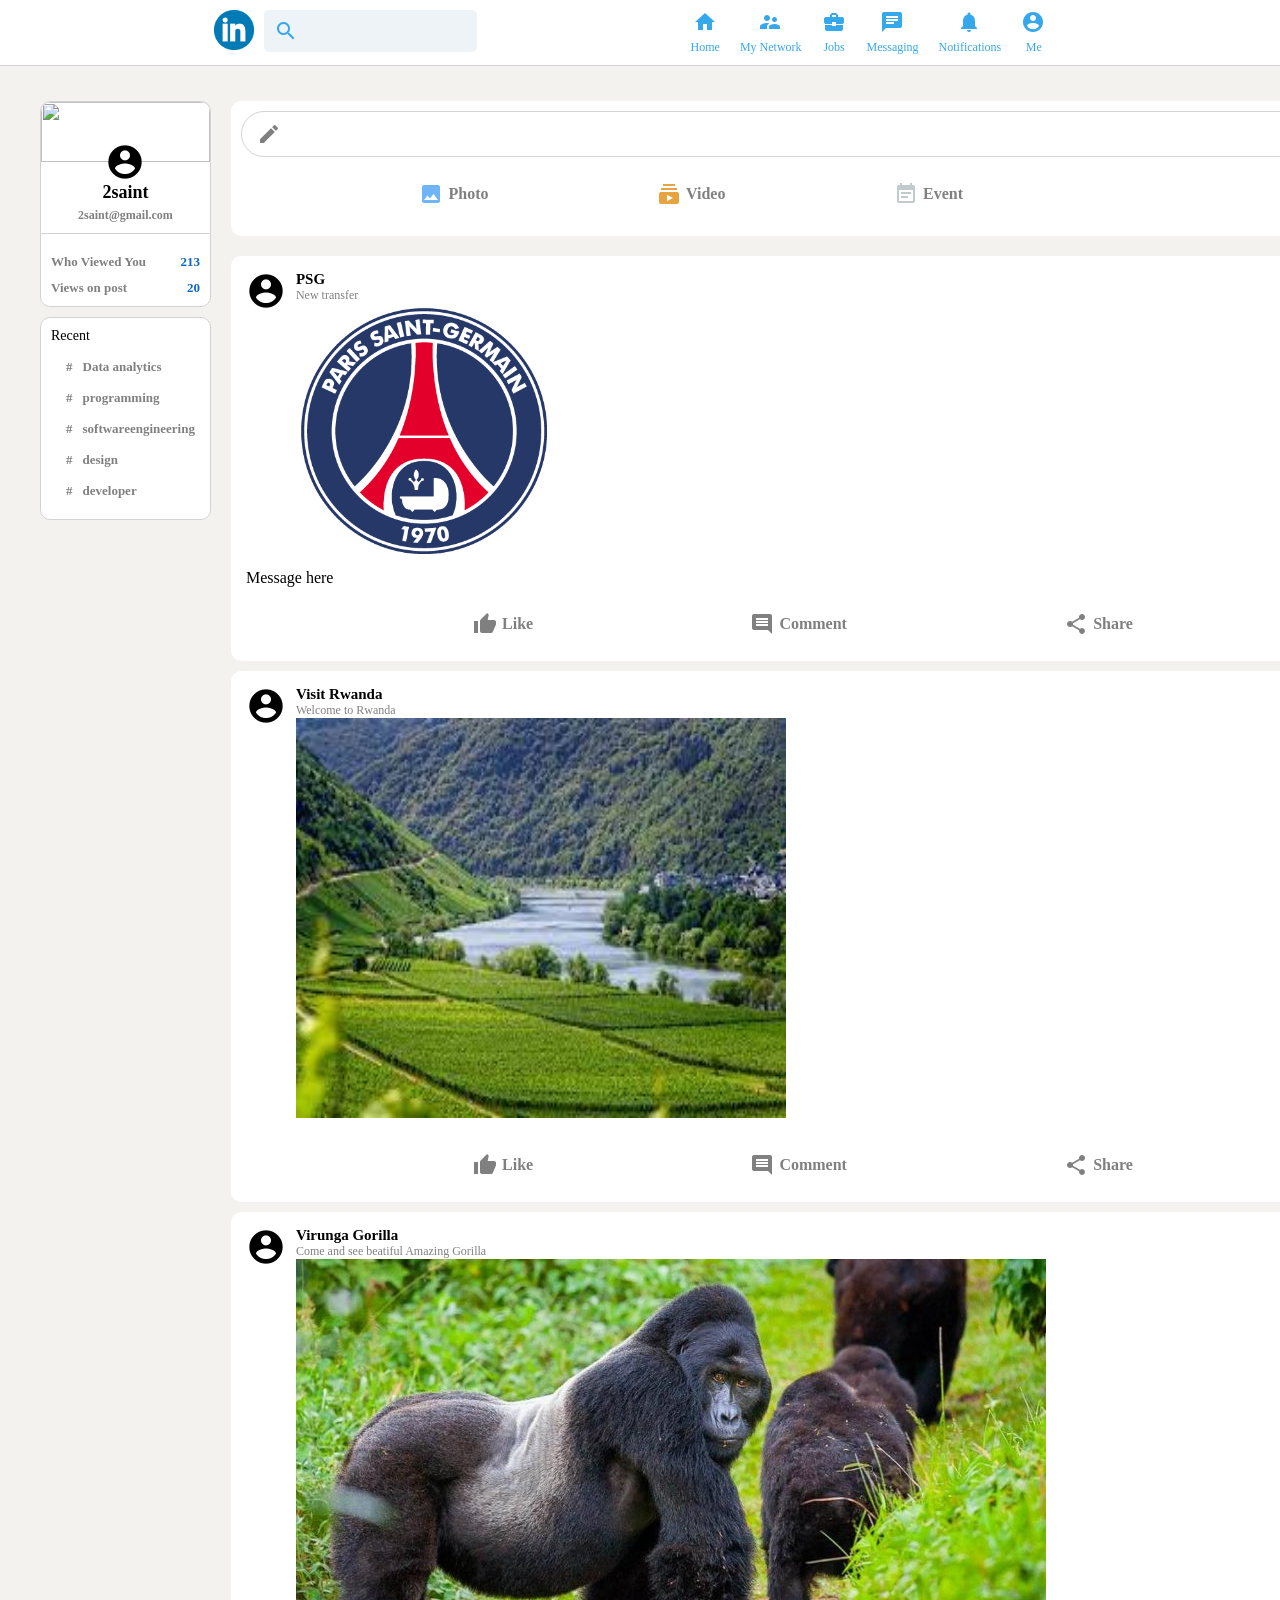
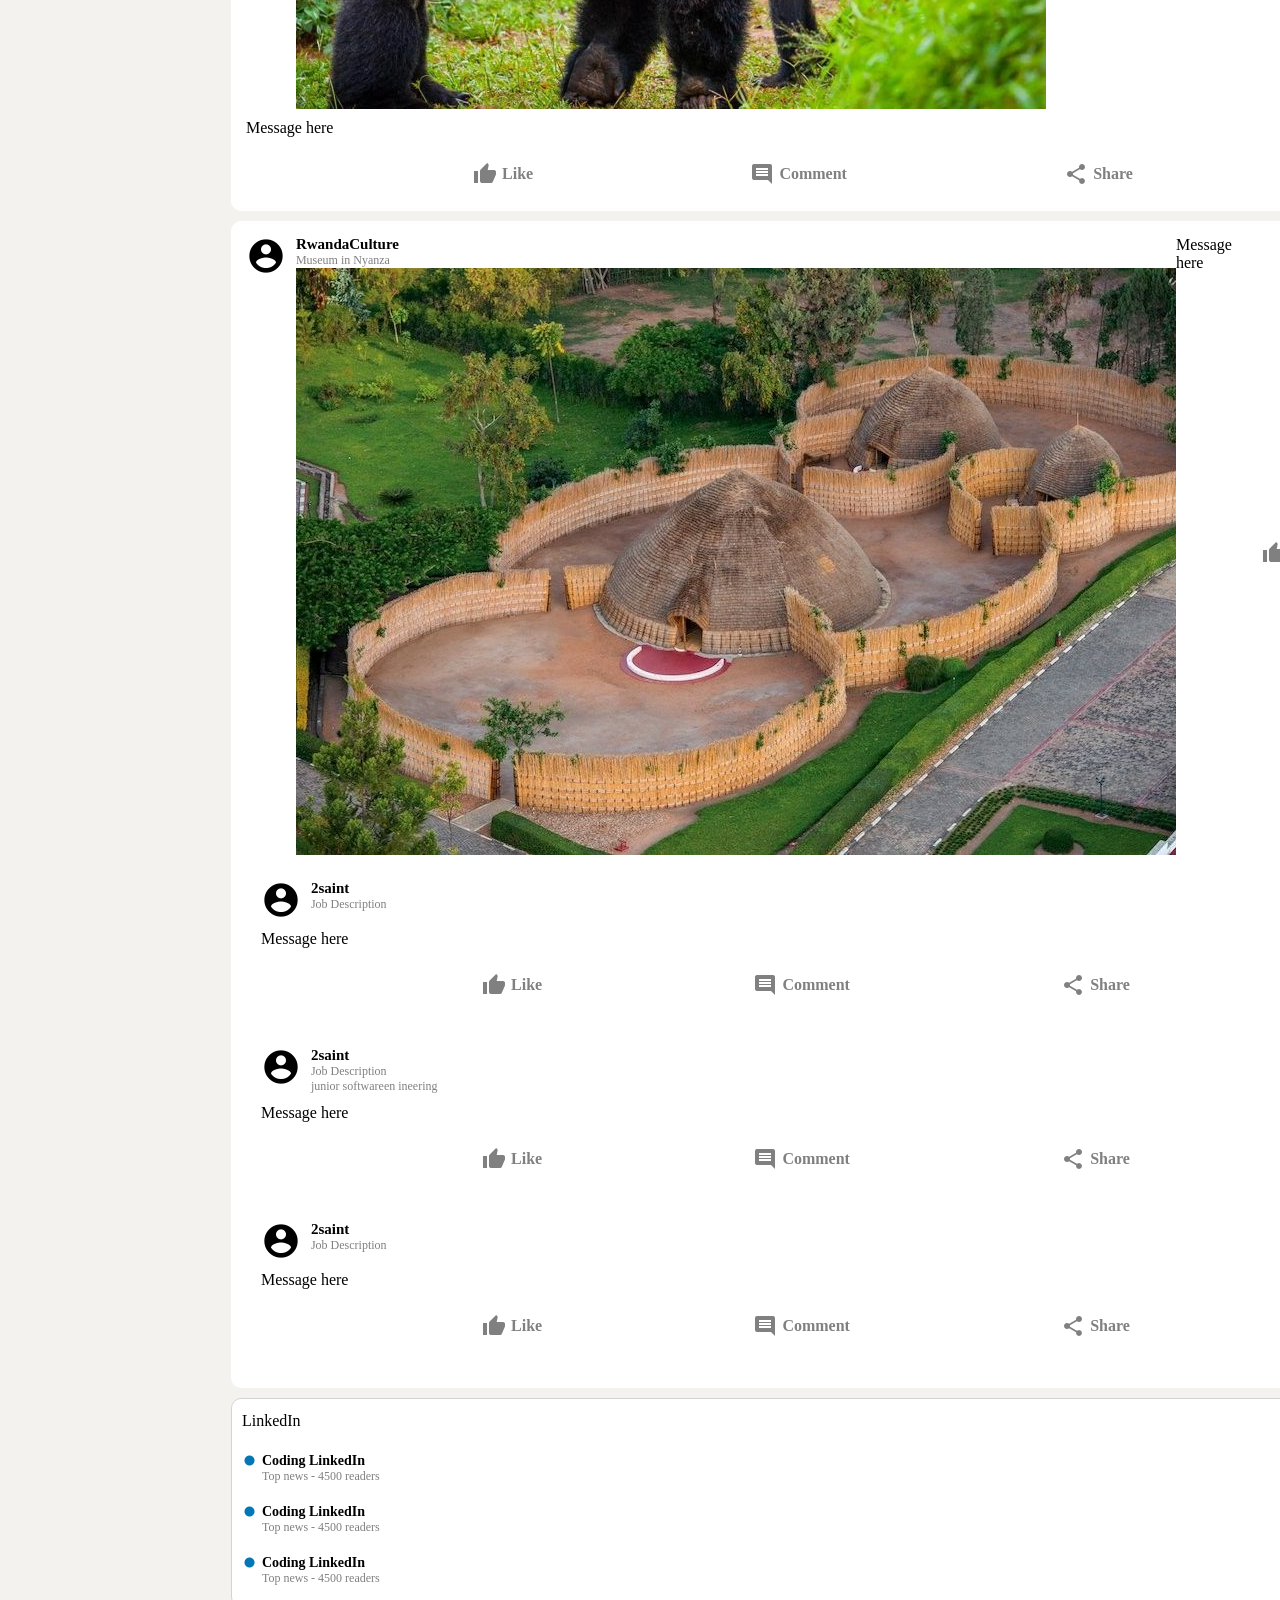
==== commit 0adb702c: "Update index.html" ====
--- a/index.html
+++ b/index.html
@@ -244,7 +244,7 @@
             <div class="post__info">
               <h2>RwandaCulture</h2>
               <p>Museum in Nyanza</p>
-              <image src="image/Paris-Saint-Germain-icon.png"
+              <image src="image/Kings-Palace-Nyanza.jpg"
             </div>
           </div>
 
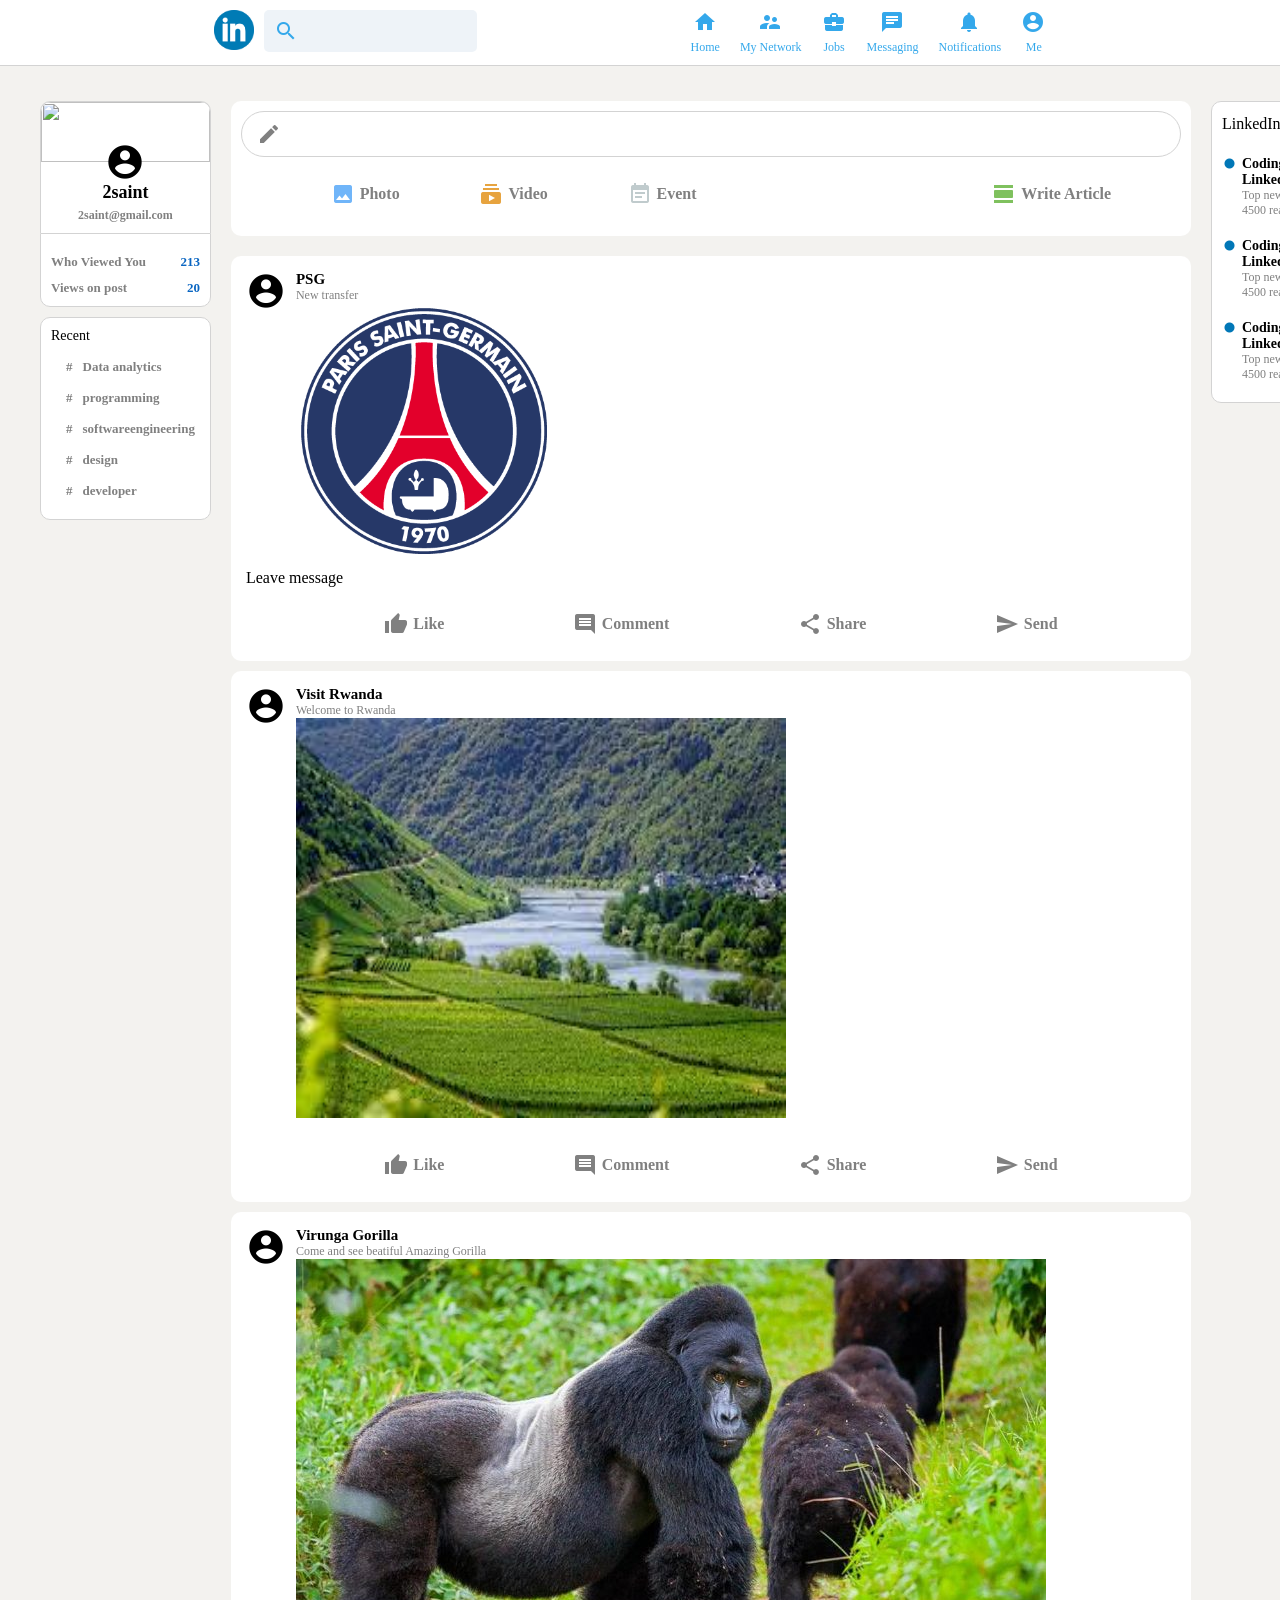
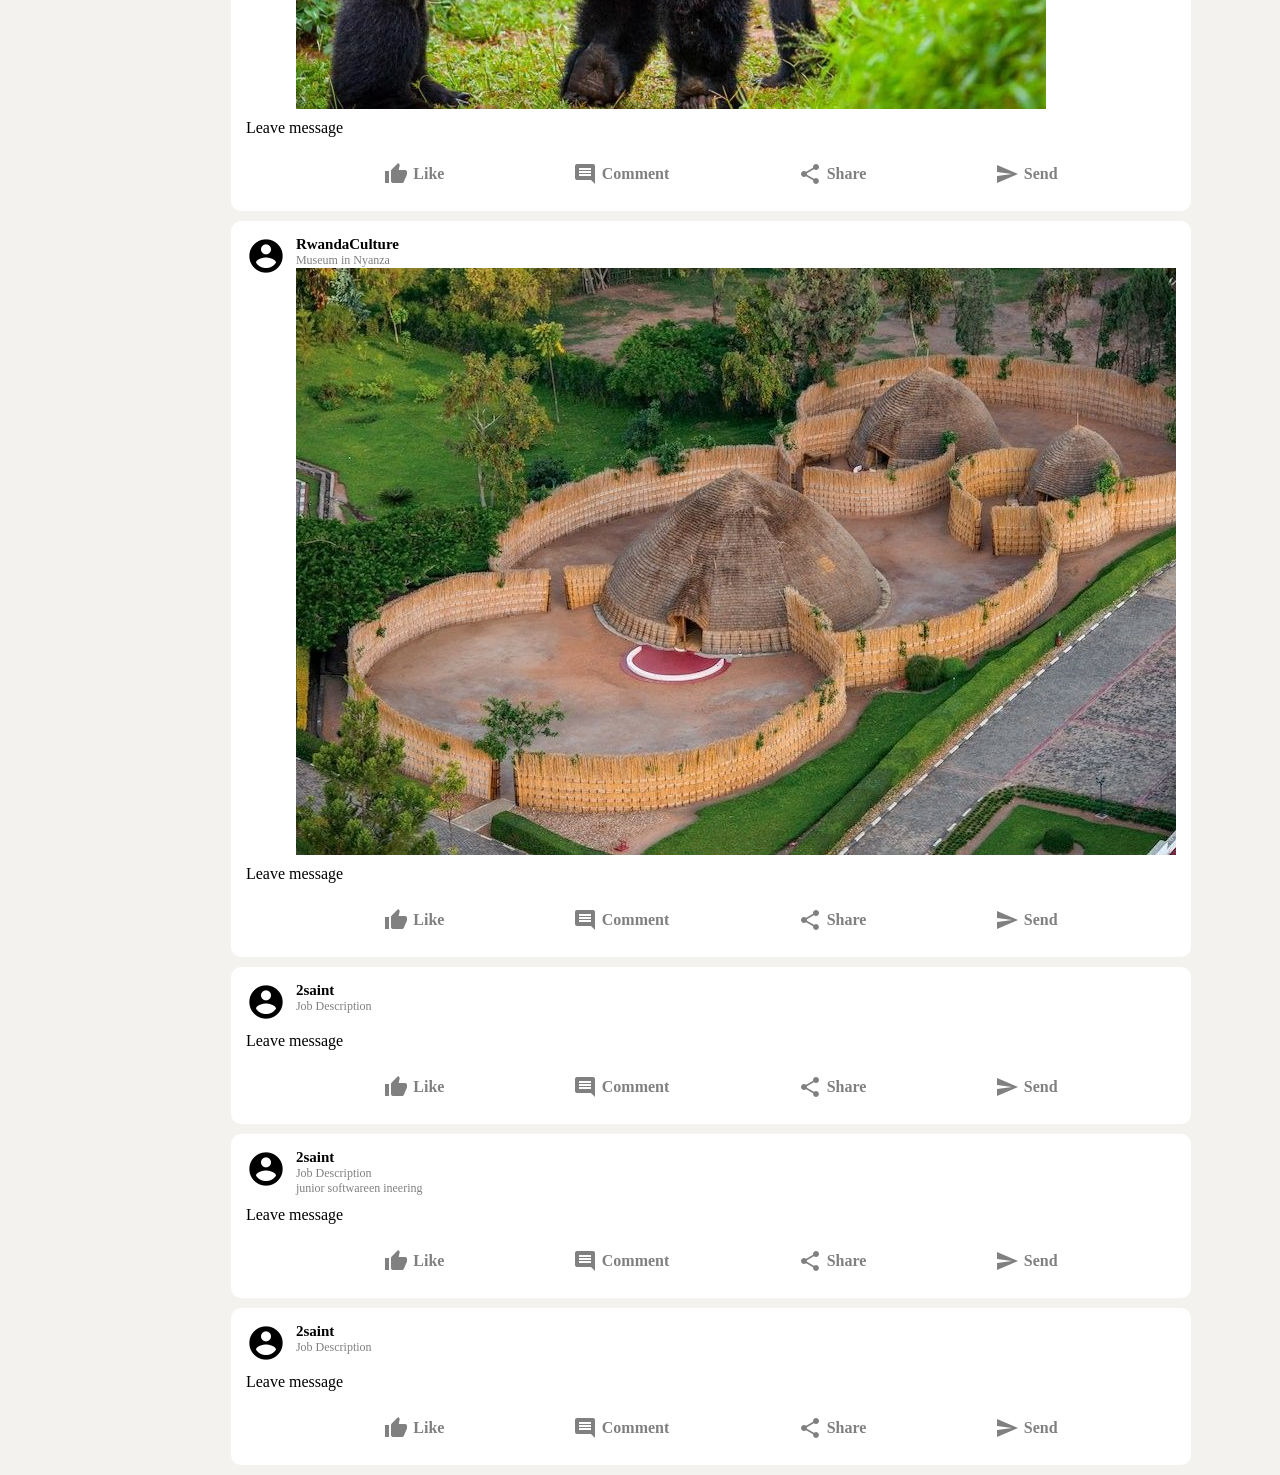
==== commit 2aac5c6c: "Update index.html" ====
--- a/index.html
+++ b/index.html
@@ -140,7 +140,7 @@
           </div>
 
           <div class="post__body">
-            <p>Message here</p>
+            <p>Leave message</p>
           </div>
 
           <div class="feed__inputOptions">
@@ -213,7 +213,7 @@
           </div>
 
           <div class="post__body">
-            <p>Message here</p>
+            <p>Leave message</p>
           </div>
 
           <div class="feed__inputOptions">
@@ -244,12 +244,12 @@
             <div class="post__info">
               <h2>RwandaCulture</h2>
               <p>Museum in Nyanza</p>
-              <image src="image/Kings-Palace-Nyanza.jpg"
-            </div>
-          </div>
-
-          <div class="post__body">
-            <p>Message here</p>
+              <image src="image/Kings-Palace-Nyanza.jpg"></image>
+            </div>
+          </div>
+
+          <div class="post__body">
+            <p>Leave message</p>
           </div>
 
           <div class="feed__inputOptions">
@@ -284,7 +284,7 @@
           </div>
 
           <div class="post__body">
-            <p>Message here</p>
+            <p>Leave message</p>
           </div>
 
           <div class="feed__inputOptions">
@@ -320,7 +320,7 @@
           </div>
 
           <div class="post__body">
-            <p>Message here</p>
+            <p>Leave message</p>
           </div>
 
           <div class="feed__inputOptions">
@@ -355,7 +355,7 @@
           </div>
 
           <div class="post__body">
-            <p>Message here</p>
+            <p>Leave message</p>
           </div>
 
           <div class="feed__inputOptions">
